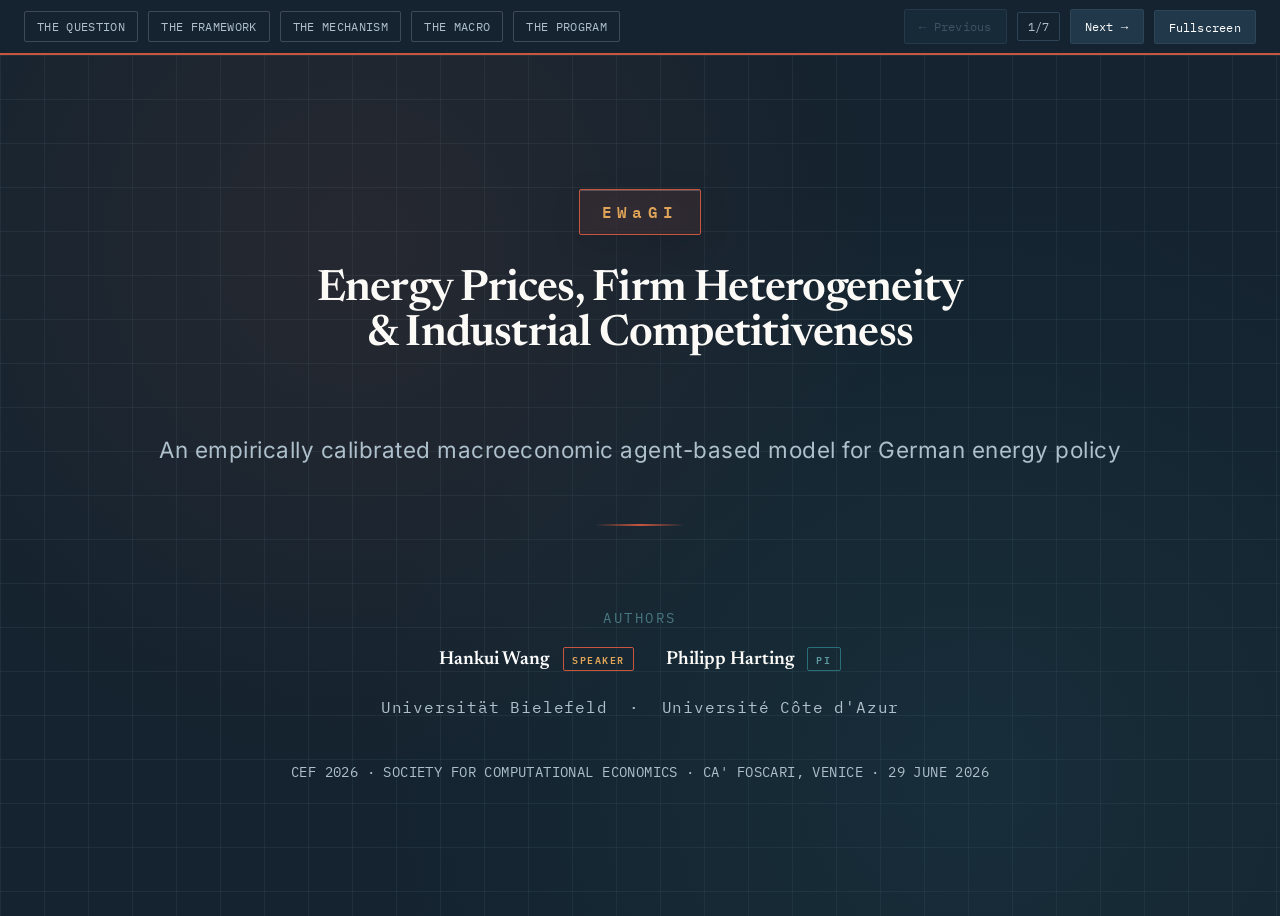
==== index.html @ d9637769 "Slide 2: sharper title + verified energy-intensity numbers Co-Authored-By: Claude Opus 4.8 (1M conte" ====
<!DOCTYPE html>
<html lang="en">
<head>
    <meta charset="UTF-8">
    <meta name="viewport" content="width=device-width, initial-scale=1.0, maximum-scale=1.0, user-scalable=no">
    <title>EWaGI @ CEF 2026 — Energy Prices, Firm Heterogeneity & the Macro Closure Challenge</title>
    <link rel="stylesheet" href="styles.css">
    <link rel="stylesheet" href="cef.css">
    <script defer src="libs/chart.umd.min.js" onerror="console.warn('Chart.js not available; closure chart disabled')"></script>
</head>
<body>
    <div class="presentation-container">
        <div class="presentation-header">
            <div class="section-links">
                <button class="section-link" onclick="scrollToSection('motivation')">The Question</button>
                <button class="section-link" onclick="scrollToSection('framework')">The Framework</button>
                <button class="section-link" onclick="scrollToSection('incidence')">The Mechanism</button>
                <button class="section-link" onclick="scrollToSection('closure')">The Macro</button>
                <button class="section-link" onclick="scrollToSection('vision')">The Program</button>
            </div>

            <div class="nav-controls">
                <button class="nav-btn" id="prevBtn">← Previous</button>
                <div class="slide-counter"><span id="currentSlide">1</span> / <span id="totalSlides">7</span></div>
                <button class="nav-btn" id="nextBtn">Next →</button>
                <button class="fullscreen-btn" id="fullscreenBtn">Fullscreen</button>
            </div>
        </div>

        <!-- ===== Slide 1 — Title / hook ===== -->
        <div class="slide active title-slide" id="title">
          <div class="slide-body">
            <div class="title-hero">
                <div class="title-badge"><span class="title-badge-text">EWaGI</span></div>
                <h1 class="title-heading">Energy Prices, Firm Heterogeneity &amp; Industrial Competitiveness</h1>
                <div class="title-subtitle">An empirically calibrated macroeconomic agent-based model for German energy policy</div>
                <div class="title-divider"></div>
                <div class="authors-section">
                    <div class="authors-title">Authors</div>
                    <div class="authors-grid">
                        <div class="author-item is-speaker">
                            <div class="author-name">Hankui Wang <span class="speaker-tag">speaker</span></div>
                        </div>
                        <div class="author-item">
                            <div class="author-name">Philipp Harting <span class="pi-tag">PI</span></div>
                        </div>
                    </div>
                    <div class="shared-affil">Universität Bielefeld &nbsp;·&nbsp; Université Côte d'Azur</div>
                </div>
                <div class="title-meta">CEF 2026 · Society for Computational Economics · Ca' Foscari, Venice · 29 June 2026</div>
            </div>
          </div>
        </div>

        <!-- ===== Slide 2 — Motivation + RQs + the rep-agent gap ===== -->
        <div class="slide content-slide" id="motivation">
          <div class="slide-body">
            <div class="eyebrow">The Question</div>
            <h1>An energy shock is distributional, not aggregate</h1>
            <div class="highlight">
                Germany imports ~70% of its primary energy, and <strong>96% of manufacturing firms bear full energy costs</strong>.
                But energy intensity is wildly <strong>uneven</strong>: Chemicals, Glass, Steel and Paper run <strong>8–9× more energy-intensive than Pharma</strong>.
                A carbon price or an energy shock is therefore <strong>not an aggregate shock — it is a distributional one</strong>.
            </div>

            <h2>Research questions</h2>
            <div class="module-grid rq-grid">
                <div class="module-box"><div class="module-icon">⚡</div><div class="module-title">RQ1 · Incidence</div>
                    <div class="module-desc">How do energy-price &amp; carbon-tax increases pass through to cost &amp; competitiveness across heterogeneous sectors?</div></div>
                <div class="module-box"><div class="module-icon">🏭</div><div class="module-title">RQ2 · Firm response</div>
                    <div class="module-desc">How do firms respond — efficiency investment, fuel switching, pricing, output — and is the response asymmetric?</div></div>
                <div class="module-box"><div class="module-icon">🧬</div><div class="module-title">RQ3 · Structure</div>
                    <div class="module-desc">How do micro responses aggregate into shifts in industrial structure &amp; the energy-intensive base?</div></div>
                <div class="module-box"><div class="module-icon">🎯</div><div class="module-title">RQ4 · Policy design</div>
                    <div class="module-desc">Which carbon-tax levels, revenue recycling &amp; targeting best balance competitiveness and decarbonization?</div></div>
            </div>

            <div class="callout-gap">
                <strong>The gap representative-agent models miss:</strong> with one average firm, the <em>distribution</em> of energy intensity vanishes —
                and with it the incidence, the asymmetric response, and the structural-change channel. <strong>Heterogeneity must be modelled, not averaged away.</strong>
            </div>
          </div>
        </div>

        <!-- ===== Slide 3 — Framework + the hybrid 44-unit resolution ===== -->
        <div class="slide content-slide" id="framework">
          <div class="slide-body">
            <div class="eyebrow">The Framework</div>
            <h1>The framework &amp; the hybrid 44-unit resolution</h1>
            <div class="highlight">
                <strong>EWaGI</strong> — an enterprise-scale, Eurace@Unibi-grounded macro ABM of the German economy:
                <strong>45,670 agents</strong> (3,598 firms + 41,039 households), seeded from the <strong>real German input–output structure</strong> —
                structurally sound and internally consistent from tick&nbsp;one, settling to a realistic German macro as it runs.
            </div>

            <div class="hier-line">Country (GER) → Region → Sector (NACE) → <strong>Division</strong> → Firms / Households</div>

            <h2>The computational wall — and the way through</h2>
            <div class="wall-grid">
                <div class="wall-box wall-bad">
                    <div class="wall-num">72</div>
                    <div class="wall-label">full sector × division</div>
                    <div class="wall-sub">maximal realism — but the goods market fragments into 132 markets and the run turns intractable</div>
                </div>
                <div class="wall-arrow">→</div>
                <div class="wall-box wall-good">
                    <div class="wall-num">44</div>
                    <div class="wall-label">HYBRID_MERGED</div>
                    <div class="wall-sub">17 sector-level + 27 division-level — division granularity <em>exactly where energy intensity varies</em> (Mining, Manufacturing, Electricity)</div>
                </div>
            </div>
            <div class="architecture-legend">
                <p><strong>The design idea:</strong> spend resolution where the economics lives — fine division detail where energy intensity varies, aggregate elsewhere.</p>
            </div>
          </div>
        </div>

        <!-- ===== Slide 4 — End-to-end + division carbon incidence ===== -->
        <div class="slide content-slide" id="incidence">
          <div class="slide-body">
            <div class="eyebrow">The Mechanism — RQ1 / RQ2</div>
            <h1>Who pays the carbon price — and how the economy reallocates</h1>
            <div class="highlight subtle">
                Integrated carbon-tax experiments — <strong>BL · CT50 · CT75 · CT100</strong> (€/tCO₂) — over a full multi-year trajectory at <strong>45,670 agents</strong>, a scale rep-agent and sandbox models cannot reach. Two robust, multi-seed findings: <strong>who bears the cost</strong>, and <strong>how the economy reallocates</strong>.
            </div>
            <div class="fig-row">
                <figure class="fig-card">
                    <img src="assets/figures/fig4_targeting_incidence.png" alt="Carbon-tax burden per unit of output, by sector">
                    <figcaption><strong>RQ1 — the energy-intensive sectors bear the cost.</strong> Carbon-tax burden per unit of output lands on glass, steel, coking, paper — <strong>15–37× pharma's</strong>. They absorb the cost — margins compress — but output does not collapse.<span class="prov">3-seed CT75 · fixed-energy matrix</span></figcaption>
                </figure>
                <figure class="fig-card">
                    <img src="assets/figures/fig1_competitiveness_panel.png" alt="Low-energy sectors gain output under CT75; aggregate flat">
                    <figcaption><strong>RQ2 — the tax reallocates, it does not shrink.</strong> Low-energy sectors — electronics, pharma, food — <strong>gain competitiveness</strong>; aggregate output holds.<span class="prov">3-seed · all positive</span></figcaption>
                </figure>
            </div>
            <div class="callout-gap">
                Together: the tax <strong>falls on the energy-intensive, reallocates toward the clean sectors, and the macro absorbs it</strong> — no aggregate output loss. The distributional story a representative agent cannot tell. And the macro that absorbs it? <strong>→</strong>
            </div>
          </div>
        </div>

        <!-- ===== Slide 5 — ★ THE MICRO-MACRO CLOSURE CHALLENGE (centerpiece) ===== -->
        <div class="slide content-slide" id="closure">
          <div class="slide-body">
            <div class="eyebrow">The Macro</div>
            <h1>A new macroeconomic foundation — at full scale</h1>
            <div class="closure-wrap">
                <div class="closure-left">
                    <div class="chart-frame">
                        <canvas id="closureChart"></canvas>
                    </div>
                    <div class="chart-hint">Three deterministic seeds (band shown) · 45,670 agents · a full decade. <strong>Across all three the spiral breaks</strong> — unemployment settles around <strong>5%</strong> and output holds near <strong>440B</strong>, instead of collapsing.</div>
                </div>
                <div class="closure-right">
                    <p class="closure-lead">A <strong>new macroeconomic foundation</strong> — 45,670 heterogeneous firms, seeded from the real German economic structure, run end-to-end for a full decade and staying coherent. <strong>The macro core holds.</strong></p>
                    <div class="rm-head rm-done"><span class="rm-tag">Closed</span> the macro holds — a decade deep, three seeds</div>
                    <div class="macro-grid">
                        <div class="macro-stat"><div class="ms-num">4–5<span class="ms-u">%</span></div><div class="ms-lab">unemployment — a realistic German rate</div></div>
                        <div class="macro-stat"><div class="ms-num">~3<span class="ms-u">%/yr</span></div><div class="ms-lab">inflation — controlled, normal range</div></div>
                        <div class="macro-stat"><div class="ms-num">~440<span class="ms-u">B</span></div><div class="ms-lab">output — stable, year after year</div></div>
                        <div class="macro-stat"><div class="ms-num">70<span class="ms-u">/100</span></div><div class="ms-lab">macro-health — a sound economy</div></div>
                    </div>
                    <div class="closure-flow">
                        <span class="cf-tag">circular flow</span>
                        <span class="cf-seg"><span class="cf-side cf-dem">demand</span> reaches every buyer — HH <strong>35%</strong> · firms <strong>44%</strong> · gov <strong>10%</strong> · exports <strong>11%</strong></span>
                        <span class="cf-seg"><span class="cf-side cf-sup">supply</span> sustains it — firms profitable <strong>+4%</strong> · <strong>~99%</strong> active · <strong>~1.3-mo</strong> stock</span>
                    </div>
                    <div class="rm-head rm-now"><span class="rm-tag">Closing</span> the coming months</div>
                    <div class="rm-body">A short list remains — the <strong>investment share</strong>, the <strong>real-wage path</strong>, and <strong>public-debt dynamics</strong>. Then this foundation becomes a policy laboratory. <strong>→</strong></div>
                </div>
            </div>
          </div>
        </div>

        <!-- ===== Slide 6 — Research vision → JEDC ===== -->
        <div class="slide conclusion-slide" id="vision">
          <div class="slide-body">
            <div class="eyebrow">The Program</div>
            <h1>From foundation to a policy laboratory</h1>
            <ul class="vision-list">
                <li><span class="vision-tag">Built</span><span class="vision-text">A hybrid, heterogeneous-firm energy macro — Eurace-grounded, seeded from the real German input–output structure, run end-to-end at <strong>45,670 agents</strong>.</span></li>
                <li><span class="vision-tag">Found</span><span class="vision-text">The heterogeneous micro economy coheres into one <strong>sound, stable macro</strong> — a decade deep, at the scale of a real economy. That coherence, at this scale, is the contribution.</span></li>
                <li><span class="vision-tag">Next</span><span class="vision-text">A sound macro turns EWaGI into a <strong>calibrated energy-policy laboratory</strong> — carbon-price incidence, revenue recycling and targeting, at full heterogeneity. <em>The remaining calibration is the road ahead.</em></span></li>
            </ul>
          </div>
        </div>

        <!-- ===== Slide 7 — Q&A ===== -->
        <div class="slide title-slide" id="qa">
          <div class="slide-body">
            <div class="title-hero">
                <div class="title-badge"><span class="title-badge-text">EWaGI</span></div>
                <h1 class="title-heading">Questions &amp; Discussion</h1>
                <div class="title-subtitle">Thank you.</div>
                <div class="title-divider"></div>
                <div class="authors-section">
                    <div class="authors-title">Contact</div>
                    <div class="authors-grid">
                        <div class="author-item"><div class="author-name">Hankui Wang</div><div class="author-role">hankui.wang@univ-cotedazur.fr</div></div>
                        <div class="author-item"><div class="author-name">Philipp Harting</div><div class="author-role">Philipp-Clemens.HARTING@univ-cotedazur.fr</div></div>
                    </div>
                </div>
                <div class="title-meta">Energy prices · firm heterogeneity · the macro closure challenge</div>
            </div>
          </div>
        </div>

        <!-- persistent speaker credit — runs on every projected slide -->
        <div class="deck-credit" id="deckCredit">
            <span class="credit-name">Hankui Wang</span>
            <span class="credit-sep"></span>
            <span class="credit-meta">Bielefeld / Côte d'Azur · EWaGI · CEF 2026</span>
        </div>

    </div>

    <script src="script.js"></script>
    <script src="cef-charts.js"></script>
    <script src="cef-present.js"></script>
</body>
</html>
---- styles.css ----
*{margin:0;padding:0;box-sizing:border-box}
body{font-family:'Segoe UI',sans-serif;background:linear-gradient(135deg,#667eea,#764ba2);color:#333;line-height:1.6;-webkit-tap-highlight-color:transparent;overscroll-behavior:contain}
.presentation-container{max-width:1200px;margin:0 auto;background:#fff;box-shadow:0 10px 30px rgba(0,0,0,.3);min-height:100vh;min-height:100svh;min-height:100dvh}
.presentation-header{background:linear-gradient(135deg,#2c3e50,#3498db);color:#fff;padding:40px 20px;text-align:center;min-height:180px;display:flex;flex-direction:column;justify-content:center}
.presentation-header h1{font-size:2.5em;margin-bottom:15px}
.section-links{display:flex;gap:10px;flex-wrap:wrap;justify-content:center;margin-top:12px;margin-bottom:20px}
.section-link{border:1px solid rgba(52,152,219,.35);background:rgba(52,152,219,.08);color:#2c3e50;padding:8px 14px;border-radius:999px;cursor:pointer;font-size:.95em;transition:all .25s ease}
.section-link:hover{background:#3498db;color:#fff;border-color:#3498db}
.slide-badge{position:fixed;top:10px;left:10px;background:rgba(0,0,0,.6);color:#fff;padding:6px 10px;border-radius:6px;font-size:12px;z-index:1100}
.nav-controls{display:flex;gap:10px;justify-content:center;align-items:center;margin-top:0px}
.nav-btn,.fullscreen-btn{background:#3498db;color:#fff;border:none;padding:8px 14px;border-radius:999px;cursor:pointer;font-size:.95em;transition:all .25s ease;box-shadow:0 2px 8px rgba(52,152,219,.25)}
.nav-btn:hover,.fullscreen-btn:hover{background:#2980b9;transform:translateY(-1px)}
.nav-btn:disabled{background:#c8d6e5;cursor:not-allowed}
.slide-counter{background:rgba(52,152,219,.1);color:#2c3e50;padding:4px 10px;border-radius:999px;font-size:.9em;border:1px solid rgba(52,152,219,.25);display:inline-flex;align-items:center}
.slide{display:none;padding:60px;min-height:600px}
.slide.active{display:block}
.slide h1{color:#2c3e50;font-size:2.5em;margin-bottom:30px;border-bottom:3px solid #3498db;padding-bottom:15px}
.presentation-container.fullscreen-mode .slide h1{font-size:3.5em;margin-bottom:40px;padding-bottom:20px}
.slide h2{color:#34495e;font-size:2em;margin:40px 0 25px}
.slide h3{color:#2980b9;font-size:1.5em;margin:30px 0 20px}
.highlight h3{margin:10px 0 15px}
.slide p,.slide li{font-size:1.2em;line-height:1.6;margin-bottom:15px}
.slide ul{margin-left:20px}
.highlight{background:linear-gradient(120deg,#a8edea,#fed6e3);padding:20px;border-radius:10px;margin:20px 0;border-left:5px solid #3498db}
.modular-architecture{margin:20px 0;padding:16px;background:rgba(255,255,255,.05);border-radius:16px;backdrop-filter:blur(10px)}
.presentation-container.fullscreen-mode .modular-architecture{margin:10px 0 20px 0;padding:24px;border-radius:20px}
.module-level{margin-bottom:28px}
.presentation-container.fullscreen-mode .module-level{margin-bottom:32px}
.module-level:first-child{margin-top:-40px}
.module-level h3{color:#2c3e50;font-size:1.2rem;margin-bottom:16px;text-align:center;font-weight:600;text-transform:none;letter-spacing:.3px;background:linear-gradient(135deg,#3498db,#2980b9);-webkit-background-clip:text;-webkit-text-fill-color:transparent;background-clip:text;position:relative;padding-bottom:2px;transition:all .3s ease;cursor:pointer}
.presentation-container.fullscreen-mode .module-level h3{font-size:1.8rem;margin-bottom:24px;letter-spacing:.5px}
.module-level h3:hover{transform:scale(1.05);background:linear-gradient(135deg,#e74c3c,#c0392b);-webkit-background-clip:text;-webkit-text-fill-color:transparent;background-clip:text}
.module-level h3::after{content:'';position:absolute;bottom:-2px;left:50%;transform:translateX(-50%);width:0;height:0;border-left:8px solid transparent;border-right:8px solid transparent;border-top:6px solid #3498db;filter:drop-shadow(0 2px 4px rgba(52,152,219,.3));transition:all .3s ease;animation:pulse 2s infinite}
.module-level h3:hover::after{border-top-color:#e74c3c;animation:bounce 0.6s ease-in-out}
.module-level h3::before{content:'';position:absolute;bottom:-4px;left:50%;transform:translateX(-50%);width:40px;height:2px;background:linear-gradient(90deg,#3498db,#2980b9);border-radius:1px;transition:all .3s ease;animation:expand 3s infinite}
.module-level h3:hover::before{width:60px;background:linear-gradient(90deg,#e74c3c,#c0392b)}

@keyframes pulse{0%,100%{transform:translateX(-50%) scale(1);opacity:1}50%{transform:translateX(-50%) scale(1.1);opacity:0.8}}
@keyframes bounce{0%,20%,50%,80%,100%{transform:translateX(-50%) translateY(0)}40%{transform:translateX(-50%) translateY(-3px)}60%{transform:translateX(-50%) translateY(-1px)}}
@keyframes expand{0%,100%{width:40px}50%{width:50px}}
.module-grid{display:grid;grid-template-columns:repeat(auto-fit,minmax(160px,1fr));gap:14px;margin-bottom:16px}
.presentation-container.fullscreen-mode .module-grid{gap:20px;margin-bottom:20px}
.tech-grid-3x3{display:grid;grid-template-columns:repeat(3,1fr);gap:14px;margin-bottom:16px}
.presentation-container.fullscreen-mode .tech-grid-3x3{gap:20px;margin-bottom:20px}
@media (max-width: 768px) {
    .tech-grid-3x3{grid-template-columns:repeat(2,1fr)}
}
@media (max-width: 480px) {
    .tech-grid-3x3{grid-template-columns:1fr}
}
/* Ensure fullscreen mode overrides responsive styles */
.presentation-container.fullscreen-mode .tech-grid-3x3{grid-template-columns:repeat(3,1fr)!important}
.module-box{background:linear-gradient(135deg,rgba(102,126,234,.1),rgba(118,75,162,.1));border:2px solid rgba(102,126,234,.3);border-radius:12px;padding:14px;text-align:center;transition:all .3s ease;cursor:pointer;position:relative;overflow:hidden}
.presentation-container.fullscreen-mode .module-box{padding:18px;border-radius:16px}
.module-box::before{content:'';position:absolute;top:0;left:-100%;width:100%;height:100%;background:linear-gradient(90deg,transparent,rgba(255,255,255,.1),transparent);transition:left .5s ease}
.module-box:hover::before{left:100%}
.module-box:hover{transform:translateY(-8px);border-color:rgba(102,126,234,.6);box-shadow:0 20px 40px rgba(102,126,234,.2);background:linear-gradient(135deg,rgba(102,126,234,.2),rgba(118,75,162,.2))}
.module-icon{font-size:2rem;margin-bottom:8px;display:block}
.presentation-container.fullscreen-mode .module-icon{font-size:2.5rem;margin-bottom:10px}
.module-title{font-size:1rem;font-weight:700;color:#374151;margin-bottom:6px}
.presentation-container.fullscreen-mode .module-title{font-size:1.4rem;margin-bottom:10px}
.module-desc{font-size:.85rem;color:#94a3b8;line-height:1.35}
.presentation-container.fullscreen-mode .module-desc{font-size:1.1rem;line-height:1.4}
.architecture-legend{text-align:center;margin-top:30px;padding:15px;background:rgba(102,126,234,.1);border-radius:8px;border:1px solid rgba(102,126,234,.3)}
.presentation-container.fullscreen-mode .architecture-legend{margin-top:15px;padding:12px}
.architecture-legend p{margin:0;color:#374151;font-size:.95rem}
.presentation-container.fullscreen-mode .architecture-legend p{font-size:1.3rem}
.detail-page{display:none;position:fixed!important;top:0!important;left:0!important;width:100vw!important;height:100vh!important;height:100svh!important;height:100dvh!important;background:rgba(0,0,0,.9);z-index:2147483647!important;overflow-y:auto;padding:20px}
.fullscreen .detail-page{z-index:2147483648!important;position:fixed!important;top:0!important;left:0!important;width:100vw!important;height:100vh!important;height:100svh!important;height:100dvh!important}
.fullscreen .detail-content{z-index:10001!important;position:relative!important}
.detail-content{max-width:1000px;margin:0 auto;background:linear-gradient(135deg,#1e293b,#334155);border-radius:16px;padding:40px;box-shadow:0 25px 50px rgba(0,0,0,.5);min-height:calc(100vh - 40px);min-height:calc(100svh - 40px);min-height:calc(100dvh - 40px);overflow-y:auto}
.detail-header{display:flex;justify-content:space-between;align-items:center;margin-bottom:30px;padding-bottom:20px;border-bottom:2px solid rgba(102,126,234,.3)}
.detail-title{color:#e2e8f0;font-size:2rem;font-weight:700;margin:0}
.detail-close{background:rgba(239,68,68,.2);border:2px solid rgba(239,68,68,.5);color:#fca5a5;padding:10px 20px;border-radius:8px;cursor:pointer;font-weight:600;transition:all .3s ease}
.detail-close:hover{background:rgba(239,68,68,.3);border-color:rgba(239,68,68,.7);color:#f87171}

/* Mobile detail close button */
@media(max-width:768px){
    .detail-close{padding:8px 16px!important;font-size:0.9rem!important;min-height:44px!important;min-width:44px!important;display:flex!important;align-items:center!important;justify-content:center!important}
}

@media(max-width:480px){
    .detail-close{padding:6px 12px!important;font-size:0.8rem!important;min-height:40px!important;min-width:40px!important}
}
.detail-section{margin-bottom:30px}
.detail-section h3{color:#60a5fa;font-size:1.4rem;margin-bottom:15px;font-weight:600}
.detail-section p{color:#e2e8f0;line-height:1.6;margin-bottom:15px;font-size:1rem}
.detail-list{list-style:none;padding:0}
.detail-list li{color:#e2e8f0;margin-bottom:8px;padding-left:20px;position:relative;font-size:0.95rem;line-height:1.5}
.detail-list li::before{content:'▶';color:#60a5fa;position:absolute;left:0}
.detail-content *{color:#e2e8f0}
.detail-content h1,.detail-content h2,.detail-content h3{color:#60a5fa}
.detail-content strong{color:#ffffff}
/* Ensure charts fill their containers */
canvas.macro-chart,canvas.firm-chart{width:100%!important;height:100%!important;display:block}

/* Chart hint styling */
.chart-hint{margin-top:8px;color:#64748b;font-size:.9rem}
@media(max-width:768px){.chart-hint{font-size:.85rem}}
@media(max-width:480px){.chart-hint{font-size:.8rem}}
.title-slide{text-align:center;background:linear-gradient(135deg,#0f0f23,#1a1a2e 50%,#16213e);color:#fff;position:relative;overflow:hidden}
.title-slide::before{content:'';position:absolute;top:0;left:0;right:0;bottom:0;background:radial-gradient(circle at 30% 20%,rgba(59,130,246,.1),transparent 50%),radial-gradient(circle at 70% 80%,rgba(168,85,247,.1),transparent 50%);pointer-events:none}
.title-hero{max-width:1200px;margin:0 auto;display:flex;flex-direction:column;align-items:center;justify-content:center;gap:32px;padding:80px 20px;position:relative;z-index:1}
.title-badge{display:inline-block;background:linear-gradient(135deg,rgba(59,130,246,.15),rgba(168,85,247,.15),rgba(236,72,153,.15));border:1px solid rgba(255,255,255,.25);padding:12px 28px;border-radius:60px;font-weight:700;letter-spacing:2px;font-size:1rem;backdrop-filter:blur(15px);position:relative;overflow:hidden;transition:all .4s cubic-bezier(.4,0,.2,1);box-shadow:0 8px 32px rgba(0,0,0,.1),inset 0 1px 0 rgba(255,255,255,.2)}
.title-badge::before{content:'';position:absolute;top:0;left:-100%;width:100%;height:100%;background:linear-gradient(90deg,transparent,rgba(255,255,255,.2),transparent);transition:left .6s ease}
.title-badge:hover::before{left:100%}
.title-badge:hover{transform:translateY(-2px) scale(1.02);box-shadow:0 12px 40px rgba(0,0,0,.15),inset 0 1px 0 rgba(255,255,255,.3);border-color:rgba(255,255,255,.4)}
.title-badge-text{position:relative;z-index:1;background:linear-gradient(135deg,#ffffff,#e2e8f0 50%,#cbd5e1);-webkit-background-clip:text;-webkit-text-fill-color:transparent;background-clip:text;text-shadow:0 0 30px rgba(255,255,255,.3)}
.title-heading{font-size:3.5rem;line-height:1.1;margin:0;color:#fff;text-wrap:balance;font-weight:700;background:linear-gradient(135deg,#ffffff,#e2e8f0);-webkit-background-clip:text;-webkit-text-fill-color:transparent;background-clip:text}
.title-subtitle{font-size:1.3rem;opacity:.8;margin-top:16px;font-weight:300;letter-spacing:.5px}
.title-divider{width:80px;height:2px;background:linear-gradient(90deg,transparent,rgba(59,130,246,.8),rgba(168,85,247,.8),transparent);border-radius:2px;margin:24px 0}
.title-meta{display:flex;gap:16px;flex-wrap:wrap;justify-content:center;margin-top:8px}
.authors-section{margin-top:24px}
.authors-title{font-size:.9rem;opacity:.7;margin-bottom:16px;text-transform:uppercase;letter-spacing:1px;font-weight:300}
.authors-grid{display:flex;gap:32px;justify-content:center;flex-wrap:wrap}
.author-item{text-align:center}
.author-name{font-weight:600;font-size:1.1rem;margin-bottom:4px}
.author-role{font-size:.9rem;opacity:.7}
.conclusion-slide{text-align:left;background:linear-gradient(135deg,#2c3e50,#3498db);color:#fff;padding:80px}
.conclusion-slide h1,.conclusion-slide h2{color:#fff;border:none;text-align:center;font-size:3em;margin-bottom:40px}
.conclusion-slide ul{font-size:1.8em;line-height:1.8;margin-left:40px}
.conclusion-slide li{margin-bottom:25px}
.conclusion-slide .highlight{background:rgba(255,255,255,.1);border:1px solid rgba(255,255,255,.3)}
/* Touch-friendly improvements for mobile */
@media(max-width:768px){
    /* Larger touch targets */
    .module-box{min-height:80px;display:flex;flex-direction:column;justify-content:center}
    .nav-btn,.fullscreen-btn,.section-link{min-height:44px;min-width:44px;display:flex;align-items:center;justify-content:center}
    
    /* Better touch feedback */
    .module-box:active{transform:scale(0.98);transition:transform 0.1s ease}
    .nav-btn:active,.fullscreen-btn:active,.section-link:active{transform:scale(0.95);transition:transform 0.1s ease}
    
    /* Prevent zoom on double tap */
    .module-box,.nav-btn,.fullscreen-btn,.section-link{touch-action:manipulation}
}

/* Mobile Optimizations */
@media(max-width:768px){
    .presentation-container{margin:0;box-shadow:none}
    .slide{padding:20px 15px}
    .slide h1{font-size:2em;margin-bottom:20px}
    .slide h2{font-size:1.5em}
    .nav-controls{justify-content:center;flex-wrap:wrap;gap:8px}
    .stats-grid{grid-template-columns:1fr}
    .feature-list{grid-template-columns:1fr}
    
    /* Mobile-specific modular architecture */
    .modular-architecture{margin:15px 0;padding:12px}
    .module-level{margin-bottom:20px}
    .module-level h3{font-size:1.1rem;margin-bottom:12px}
    .module-grid{grid-template-columns:repeat(2,1fr);gap:12px;margin-bottom:12px}
    .tech-grid-3x3{grid-template-columns:repeat(2,1fr);gap:12px;margin-bottom:12px}
    .module-box{padding:12px;border-radius:10px}
    .module-icon{font-size:1.8rem;margin-bottom:6px}
    .module-title{font-size:0.9rem;margin-bottom:4px}
    .module-desc{font-size:0.8rem;line-height:1.3}
    .architecture-legend{margin-top:20px;padding:10px}
    .architecture-legend p{font-size:0.85rem}
    
    /* Mobile presentation header */
    .presentation-header{padding:20px 15px;min-height:120px}
    .presentation-header h1{font-size:1.8em;margin-bottom:10px}
    .section-links{gap:6px;margin-top:8px;margin-bottom:15px}
    .section-link{padding:6px 10px;font-size:0.85em}

    /* Project Overview (Slide: #project-info) mobile font tuning */
    #project-info .highlight{padding:12px}
    #project-info .highlight h3{font-size:1.15rem}
    #project-info .highlight ul li{font-size:0.95rem}
    #project-info .highlight [style*="font-size:1.3em"]{font-size:1.05em!important}
    #project-info .highlight [style*="font-size:0.9em"]{font-size:0.85em!important}

    /* Conclusion slide (Anticipated Contributions) in normal mobile view */
    .conclusion-slide{padding:30px 20px}
    .conclusion-slide h1,.conclusion-slide h2{font-size:2.2em;margin-bottom:20px}
    .conclusion-slide ul{font-size:1.2em;line-height:1.6;margin-left:20px}
    .conclusion-slide li{margin-bottom:14px}
}

@media(max-width:480px){
    .slide{padding:15px 10px}
    .slide h1{font-size:1.8em;margin-bottom:15px}
    .presentation-header{padding:15px 10px;min-height:100px}
    .presentation-header h1{font-size:1.5em}
    
    /* Single column layout for very small screens */
    .module-grid{grid-template-columns:1fr;gap:10px}
    .tech-grid-3x3{grid-template-columns:1fr;gap:10px}
    .module-box{padding:10px}
    .module-icon{font-size:1.5rem}
    .module-title{font-size:0.85rem}
    .module-desc{font-size:0.75rem}
    .module-level h3{font-size:1rem}
    
    /* Compact navigation */
    .nav-controls{gap:6px}
    .nav-btn,.fullscreen-btn{padding:6px 10px;font-size:0.85em}
    .section-link{padding:5px 8px;font-size:0.8em}

    /* Project Overview (Slide: #project-info) extra-small tuning */
    #project-info .highlight h3{font-size:1.05rem}
    #project-info .highlight ul li{font-size:0.9rem}
    #project-info .highlight [style*="font-size:1.3em"]{font-size:1em!important}
    #project-info .highlight [style*="font-size:0.9em"]{font-size:0.82em!important}

    /* Conclusion slide (Anticipated Contributions) in small mobile view */
    .conclusion-slide{padding:24px 14px}
    .conclusion-slide h1,.conclusion-slide h2{font-size:1.8em;margin-bottom:16px}
    .conclusion-slide ul{font-size:1rem;line-height:1.5;margin-left:16px}
    .conclusion-slide li{margin-bottom:12px}
}
body.fullscreen-active{overflow:hidden!important;margin:0!important;padding:0!important;background:#fff!important}
body.fullscreen-active *:not(.presentation-container):not(.presentation-container *):not(.fullscreen-exit-btn):not(.fullscreen-nav-controls):not(.fullscreen-nav-controls *):not(.detail-page):not(.detail-page *){display:none!important;visibility:hidden!important;opacity:0!important;height:0!important;width:0!important;overflow:hidden!important;position:absolute!important;left:-9999px!important}
.presentation-container.fullscreen-mode{position:fixed!important;top:0!important;left:0!important;width:100vw!important;height:100vh!important;height:100svh!important;height:100dvh!important;z-index:2147483647!important;background:#fff!important;margin:0!important;padding:0!important;max-width:none!important;box-shadow:none!important}
.presentation-container.fullscreen-mode .presentation-header,.presentation-container.fullscreen-mode .presentation-footer{display:none!important}
.presentation-container.fullscreen-mode .slide{width:100vw!important;height:100vh!important;height:100svh!important;height:100dvh!important;padding:60px 80px!important;display:none!important;position:fixed!important;top:0!important;left:0!important;background:#fff!important;box-sizing:border-box!important;overflow-y:auto!important;z-index:2147483647!important;padding-top:calc(60px + env(safe-area-inset-top, 0px))!important;padding-bottom:calc(60px + env(safe-area-inset-bottom, 0px))!important}
.presentation-container.fullscreen-mode .slide.active{display:flex!important;flex-direction:column!important;justify-content:center!important;visibility:visible!important;opacity:1!important}
.presentation-container.fullscreen-mode .slide.title-slide{color:#fff!important;text-align:center!important}
.presentation-container.fullscreen-mode .slide.conclusion-slide{color:#fff!important;text-align:left!important}
.presentation-container.fullscreen-mode .slide.title-slide{background:linear-gradient(135deg,#0f0f23,#1a1a2e 50%,#16213e)!important}
/* Ensure controls are visible when not in fullscreen */
body:not(.fullscreen-active) .nav-controls{display:flex!important;visibility:visible!important;opacity:1!important}
.presentation-container.fullscreen-mode .slide.conclusion-slide{background:linear-gradient(135deg,#2c3e50,#3498db)!important}
.presentation-container.fullscreen-mode .slide.title-slide.active{display:flex!important;flex-direction:column!important;justify-content:center!important;visibility:visible!important;opacity:1!important}
.presentation-container.fullscreen-mode .slide.conclusion-slide.active{display:flex!important;flex-direction:column!important;justify-content:flex-start!important;visibility:visible!important;opacity:1!important}
.fullscreen-exit-btn{position:fixed!important;top:calc(env(safe-area-inset-top, 0px) + 20px)!important;right:calc(env(safe-area-inset-right, 0px) + 20px)!important;background:rgba(0,0,0,.7)!important;color:#fff!important;border:none!important;padding:10px 15px!important;border-radius:5px!important;cursor:pointer!important;font-size:14px!important;z-index:1000001!important;opacity:0!important;transition:opacity .3s ease!important}
.fullscreen-exit-btn:hover{background:rgba(0,0,0,.9)!important}

/* Mobile fullscreen exit button */
@media(max-width:768px){
    .fullscreen-exit-btn{top:10px!important;right:10px!important;padding:8px 12px!important;font-size:12px!important;min-height:44px!important;min-width:44px!important;display:flex!important;align-items:center!important;justify-content:center!important}
}

@media(max-width:480px){
    .fullscreen-exit-btn{top:5px!important;right:5px!important;padding:6px 10px!important;font-size:11px!important;min-height:40px!important;min-width:40px!important}
}
.fullscreen-exit-btn.show{opacity:1!important}
.presentation-container.fullscreen-mode .slide.content-slide{justify-content:flex-start!important;align-items:stretch!important;padding:40px 60px!important;overflow-y:auto!important}
.presentation-container.fullscreen-mode .slide.content-slide h1{margin-bottom:20px!important}

/* Mobile fullscreen optimizations */
@media(max-width:768px){
    .presentation-container.fullscreen-mode .slide{padding:20px 15px!important}
    .presentation-container.fullscreen-mode .slide h1{font-size:2.5em!important;margin-bottom:15px!important}
    .presentation-container.fullscreen-mode .modular-architecture{margin:5px 0 10px 0!important;padding:15px!important}
    .presentation-container.fullscreen-mode .module-level{margin-bottom:20px!important}
    .presentation-container.fullscreen-mode .module-level h3{font-size:1.4rem!important;margin-bottom:15px!important}
    .presentation-container.fullscreen-mode .module-grid{gap:15px!important;margin-bottom:15px!important}
    .presentation-container.fullscreen-mode .tech-grid-3x3{gap:15px!important;margin-bottom:15px!important;grid-template-columns:repeat(2,1fr)!important}
    .presentation-container.fullscreen-mode .module-box{padding:15px!important}
    .presentation-container.fullscreen-mode .module-icon{font-size:2rem!important;margin-bottom:8px!important}
    .presentation-container.fullscreen-mode .module-title{font-size:1.1rem!important;margin-bottom:6px!important}
    .presentation-container.fullscreen-mode .module-desc{font-size:0.9rem!important;line-height:1.3!important}
    .presentation-container.fullscreen-mode .architecture-legend{margin-top:10px!important;padding:8px!important}
    .presentation-container.fullscreen-mode .architecture-legend p{font-size:1rem!important}

    /* Conclusion slide (Anticipated Contributions) in mobile fullscreen */
    .presentation-container.fullscreen-mode .slide.conclusion-slide{padding:30px 20px!important}
    .presentation-container.fullscreen-mode .slide.conclusion-slide h1,
    .presentation-container.fullscreen-mode .slide.conclusion-slide h2{font-size:2.2em!important;margin-bottom:20px!important}
    .presentation-container.fullscreen-mode .slide.conclusion-slide ul{font-size:1.2em!important;line-height:1.6!important;margin-left:20px!important}
    .presentation-container.fullscreen-mode .slide.conclusion-slide li{margin-bottom:14px!important}
    
    /* Mobile detail modal optimizations */
    .detail-page{padding:10px!important}
    .detail-content{max-width:none!important;margin:0!important;padding:20px!important;border-radius:0!important;min-height:calc(100vh - 20px)!important;box-shadow:none!important}
    .detail-header{margin-bottom:20px!important;padding-bottom:15px!important}
    .detail-title{font-size:1.5rem!important}
    .detail-close{padding:8px 16px!important;font-size:0.9rem!important}
    .detail-section{margin-bottom:20px!important}
    .detail-section h3{font-size:1.2rem!important;margin-bottom:10px!important}
    .detail-section p{font-size:0.9rem!important;line-height:1.5!important}
    .detail-list li{font-size:0.85rem!important;margin-bottom:6px!important;padding-left:15px!important}
}

@media(max-width:480px){
    .presentation-container.fullscreen-mode .slide{padding:15px 10px!important}
    .presentation-container.fullscreen-mode .slide h1{font-size:2em!important;margin-bottom:10px!important}
    .presentation-container.fullscreen-mode .modular-architecture{padding:10px!important}
    .presentation-container.fullscreen-mode .module-level{margin-bottom:15px!important}
    .presentation-container.fullscreen-mode .module-level h3{font-size:1.2rem!important;margin-bottom:10px!important}
    .presentation-container.fullscreen-mode .module-grid{gap:10px!important;margin-bottom:10px!important}
    .presentation-container.fullscreen-mode .tech-grid-3x3{gap:10px!important;margin-bottom:10px!important;grid-template-columns:1fr!important}
    .presentation-container.fullscreen-mode .module-box{padding:12px!important}
    .presentation-container.fullscreen-mode .module-icon{font-size:1.8rem!important;margin-bottom:6px!important}
    .presentation-container.fullscreen-mode .module-title{font-size:1rem!important;margin-bottom:4px!important}
    .presentation-container.fullscreen-mode .module-desc{font-size:0.85rem!important;line-height:1.25!important}
    .presentation-container.fullscreen-mode .architecture-legend{margin-top:8px!important;padding:6px!important}
    .presentation-container.fullscreen-mode .architecture-legend p{font-size:0.9rem!important}
    
    /* Mobile detail modal optimizations for small screens */
    .detail-page{padding:5px!important}
    .detail-content{padding:15px!important;min-height:calc(100vh - 10px)!important}
    .detail-header{margin-bottom:15px!important;padding-bottom:10px!important}
    .detail-title{font-size:1.3rem!important}
    .detail-close{padding:6px 12px!important;font-size:0.8rem!important}
    .detail-section{margin-bottom:15px!important}
    .detail-section h3{font-size:1.1rem!important;margin-bottom:8px!important}
    .detail-section p{font-size:0.85rem!important;line-height:1.4!important}
    .detail-list li{font-size:0.8rem!important;margin-bottom:4px!important;padding-left:12px!important}

    /* Conclusion slide (Anticipated Contributions) in small mobile fullscreen */
    .presentation-container.fullscreen-mode .slide.conclusion-slide{padding:24px 14px!important}
    .presentation-container.fullscreen-mode .slide.conclusion-slide h1,
    .presentation-container.fullscreen-mode .slide.conclusion-slide h2{font-size:1.8em!important;margin-bottom:16px!important}
    .presentation-container.fullscreen-mode .slide.conclusion-slide ul{font-size:1rem!important;line-height:1.5!important;margin-left:16px!important}
    .presentation-container.fullscreen-mode .slide.conclusion-slide li{margin-bottom:12px!important}
}

/* Hide embedded fallback data blocks (macro/firm JSON) */
.macro-data,#macro-data,.firm-data{display:none!important;visibility:hidden!important;pointer-events:none!important;height:0!important;width:0!important;overflow:hidden!important;opacity:0!important}
---- cef.css ----
/* ============================================================
   CEF 2026 — "Instrument & Ledger" skin
   Layers OVER styles.css (GENED engine). Loaded after it.
   Palette: teal-ink / technical-paper / burnt-ember / petrol.
   Type: Newsreader (thesis) · IBM Plex Mono (evidence) · Inter (body).
   Signature: faint input-output matrix grid + the closure "scissors".
   ============================================================ */
@import url('fonts.css');

:root{
  --ink:#14232F; --ink-soft:#20384A; --ink-line:#2C4658;
  --paper:#FBFAF7; --paper-2:#F1EDE4; --paper-3:#E8E3D7;
  --ember:#C8553D; --ember-soft:#E0A458; --ember-ink:#9A3C28;
  --petrol:#2A6F77; --petrol-soft:#5C9AA0;
  --muted:#6B7785; --muted-ink:#9DB0BC;
  --line:rgba(20,35,47,.085); --line-strong:rgba(20,35,47,.16);
  --line-ink:rgba(140,190,200,.08);
  --serif:'Newsreader',Georgia,'Times New Roman',serif;
  --sans:'Inter',system-ui,-apple-system,Segoe UI,sans-serif;
  --mono:'IBM Plex Mono',ui-monospace,'SF Mono',Menlo,monospace;
}

/* ---------- base / engine canvas ---------- */
body{font-family:var(--sans);background:var(--ink)!important;color:var(--ink);letter-spacing:-.002em}
.presentation-container{max-width:1320px!important;background:var(--paper)!important;box-shadow:0 24px 80px rgba(0,0,0,.45)!important;position:relative!important}

/* ---------- header / nav (slim nav-only chrome — no deck title, no brand) ---------- */
.presentation-header{background:var(--ink)!important;color:var(--paper)!important;border-bottom:2px solid var(--ember);min-height:0!important;padding:9px 24px!important;flex-direction:row!important;flex-wrap:wrap;align-items:center!important;justify-content:space-between!important;gap:8px 18px!important}
.section-links{margin:0!important}
.nav-controls{margin:0!important}
.section-link{font-family:var(--mono)!important;font-size:.72em!important;letter-spacing:.03em;text-transform:uppercase;border:1px solid rgba(255,255,255,.18)!important;background:transparent!important;color:var(--muted-ink)!important;border-radius:2px!important;padding:7px 12px!important}
.section-link:hover{background:var(--ember)!important;color:#fff!important;border-color:var(--ember)!important}
.nav-btn,.fullscreen-btn{background:var(--ink-soft)!important;border:1px solid var(--ink-line)!important;border-radius:2px!important;font-family:var(--mono)!important;font-size:.78em!important;letter-spacing:.02em;box-shadow:none!important}
.nav-btn:hover,.fullscreen-btn:hover{background:var(--ember)!important;border-color:var(--ember)!important;transform:none!important}
.nav-btn:disabled{background:#172a38!important;color:#3d5363!important;border-color:#243a4a!important}
.slide-counter{background:transparent!important;border:1px solid var(--ink-line)!important;border-radius:2px!important;color:var(--muted-ink)!important;font-family:var(--mono)!important;font-size:.78em!important}
.slide-badge{background:var(--ink)!important;border:1px solid var(--ember);border-radius:2px!important;font-family:var(--mono);font-size:10px!important;letter-spacing:.03em;color:var(--ember-soft)!important}

/* ---------- slide frame + IO-matrix grid signature ---------- */
.slide{padding:54px 64px!important;min-height:620px!important}
.content-slide{
  background-color:var(--paper);
  background-image:linear-gradient(var(--line) 1px,transparent 1px),linear-gradient(90deg,var(--line) 1px,transparent 1px);
  background-size:44px 44px;            /* a quiet nod to the 44 units */
  background-position:-1px -1px;
}

/* eyebrow: the rhetorical ROLE of each slide, in the data voice */
.eyebrow{font-family:var(--mono);font-size:.82rem;font-weight:600;letter-spacing:.22em;text-transform:uppercase;color:var(--ember);display:flex;align-items:center;gap:12px;margin-bottom:14px}
.eyebrow::after{content:"";height:1px;flex:1;background:var(--line-strong)}
.presentation-container.fullscreen-mode .eyebrow{font-size:1.05rem}

/* ---------- typography ---------- */
.slide h1{font-family:var(--serif)!important;font-weight:600!important;font-size:2.7em!important;line-height:1.06!important;letter-spacing:-.018em!important;color:var(--ink)!important;border-bottom:none!important;padding-bottom:0!important;margin-bottom:26px!important;text-wrap:balance}
.presentation-container.fullscreen-mode .slide h1{font-size:3.3em!important;margin-bottom:30px!important}
.slide h2{font-family:var(--mono)!important;font-size:.92em!important;font-weight:600!important;letter-spacing:.12em;text-transform:uppercase;color:var(--petrol)!important;margin:30px 0 16px!important}
.slide h3{font-family:var(--serif)!important;color:var(--ink)!important;font-weight:600!important}
.slide p,.slide li{font-family:var(--sans)!important;font-size:1.12em!important;line-height:1.55!important;color:#27323b}
.slide strong{color:var(--ink);font-weight:700}
.slide em{font-style:italic}

/* ---------- highlight = "key point" ledger callout ---------- */
.highlight{background:#fff!important;border:1px solid var(--line-strong)!important;border-left:4px solid var(--ember)!important;border-radius:0 4px 4px 0!important;padding:20px 24px!important;margin:18px 0!important;box-shadow:0 2px 16px rgba(20,35,47,.04)}
.highlight.subtle{border-left-color:var(--petrol)!important}
.callout-gap{font-family:var(--sans);font-size:1.12em;line-height:1.5;color:var(--ink);background:var(--paper-2);border:1px dashed var(--line-strong);border-radius:4px;padding:16px 22px;margin-top:22px}

/* ---------- card grids (RQ / framework / wall) ---------- */
.module-box{background:#fff!important;border:1px solid var(--line-strong)!important;border-radius:4px!important;padding:18px 18px 16px!important;text-align:left!important;transition:transform .2s ease,box-shadow .2s ease,border-color .2s ease!important;position:relative;overflow:hidden}
.module-box::before{content:none!important}
.module-box::after{content:"";position:absolute;top:0;left:0;width:3px;height:100%;background:var(--petrol);opacity:.0;transition:opacity .2s ease}
.module-box:hover{transform:translateY(-4px)!important;box-shadow:0 14px 34px rgba(20,35,47,.10)!important;border-color:var(--petrol)!important;background:#fff!important}
.module-box:hover::after{opacity:1}
.module-icon{font-size:1.5rem!important;margin-bottom:8px!important}
.module-title{font-family:var(--mono)!important;font-size:.86rem!important;font-weight:600!important;letter-spacing:.04em;text-transform:uppercase;color:var(--ink)!important;margin-bottom:7px!important}
.module-desc{font-family:var(--sans)!important;font-size:.95rem!important;color:#4a5a66!important;line-height:1.45!important}
.rq-grid{grid-template-columns:repeat(4,1fr)!important}
.rq-grid .module-box:nth-child(4)::after{background:var(--ember)}
.architecture-legend{background:var(--paper-2)!important;border:1px solid var(--line-strong)!important;border-radius:4px!important;margin-top:24px!important}
.architecture-legend p{font-family:var(--sans)!important;color:#3a4750!important;font-size:1.02rem!important}

/* ---------- hook / hierarchy lines ---------- */
.hook-line{font-family:var(--serif);font-size:1.5rem;font-style:italic;color:var(--ember-soft);line-height:1.4;max-width:760px;text-wrap:balance}
.hier-line{font-family:var(--mono);font-size:1.04rem;letter-spacing:.01em;color:var(--ink);background:var(--paper-2);border:1px solid var(--line-strong);border-radius:4px;padding:14px 20px;margin:18px 0 6px;text-align:center}

/* ---------- the 72 -> 44 wall ---------- */
.wall-grid{display:grid;grid-template-columns:1fr auto 1fr;align-items:center;gap:22px;margin:18px 0}
.wall-box{border-radius:6px;padding:22px 24px;border:1px solid var(--line-strong)}
.wall-bad{background:#fff;opacity:.78}
.wall-good{background:var(--ink);border-color:var(--ink)}
.wall-good .wall-label,.wall-good .wall-sub{color:var(--paper)}
.wall-good .wall-num{color:var(--ember-soft)}
.wall-num{font-family:var(--serif);font-size:3.4rem;font-weight:700;line-height:1;color:var(--muted)}
.wall-label{font-family:var(--mono);font-size:.82rem;font-weight:600;letter-spacing:.08em;text-transform:uppercase;color:var(--ink);margin:6px 0 8px}
.wall-sub{font-family:var(--sans);font-size:.96rem;color:#4a5a66;line-height:1.45}
.wall-arrow{font-family:var(--serif);font-size:2.4rem;color:var(--ember);text-align:center}

/* ---------- slide 4 figures ---------- */
.fig-row{display:grid;grid-template-columns:1fr 1fr;gap:22px;margin:8px 0 0}
.fig-card{margin:0;background:#fff;border:1px solid var(--line-strong);border-radius:6px;padding:14px;display:flex;flex-direction:column}
.fig-card img{width:100%;height:auto;border-radius:2px;background:#fff}
.fig-card figcaption{font-family:var(--sans);font-size:.92rem;line-height:1.4;color:#3a4750;margin-top:10px}
.fig-card .prov{display:block;font-family:var(--mono);font-size:.72rem;letter-spacing:.02em;color:var(--muted);margin-top:5px}

/* ============================================================
   ★ Slide 5 — the closure challenge centerpiece
   ============================================================ */
.closure-wrap{display:grid;grid-template-columns:1.06fr 1fr;gap:34px;align-items:start;margin-top:4px}
.closure-left{position:sticky;top:0}
.chart-frame{background:#fff;border:1px solid var(--line-strong);border-radius:6px;padding:16px 16px 8px;box-shadow:0 6px 24px rgba(20,35,47,.06);height:430px;position:relative}
.presentation-container.fullscreen-mode .chart-frame{height:500px}
.chart-frame canvas{width:100%!important;height:100%!important}
.chart-hint{font-family:var(--mono);font-size:.78rem;letter-spacing:.01em;color:var(--muted);margin-top:10px;line-height:1.4}
.closure-lead{font-family:var(--serif)!important;font-size:1.22rem!important;line-height:1.42!important;color:var(--ink)!important;margin-bottom:16px!important}
.closure-logic{list-style:none!important;margin:0 0 4px!important;padding:0!important}
.closure-logic li{font-size:1.02rem!important;line-height:1.45!important;color:#27323b;padding-left:22px;position:relative;margin-bottom:12px!important}
.closure-logic li::before{content:"";position:absolute;left:0;top:.55em;width:9px;height:9px;background:var(--petrol);transform:rotate(45deg)}
.closure-logic li:nth-child(3)::before{background:var(--ember)}
.closure-path{font-family:var(--sans);font-size:1.04rem;background:var(--ink);color:var(--paper);border-radius:4px;padding:14px 18px;margin:14px 0}
.closure-path strong{color:var(--ember-soft)}
.swap-slot{font-family:var(--sans);font-size:.96rem;line-height:1.45;color:#27323b;background:var(--paper-2);border:1px dashed var(--ember);border-radius:4px;padding:14px 16px;margin-top:6px}
.swap-tag{display:inline-block;font-family:var(--mono);font-size:.68rem;font-weight:600;letter-spacing:.1em;text-transform:uppercase;color:#fff;background:var(--ember);padding:3px 8px;border-radius:2px;margin-right:8px;vertical-align:middle}

/* ---- three-beat recast (challenge / diagnosis / fix+method) ---- */
.beat{margin-bottom:16px}
.beat:last-of-type{margin-bottom:14px}
.beat-tag{font-family:var(--mono);font-size:.68rem;font-weight:700;letter-spacing:.14em;text-transform:uppercase;margin-bottom:5px;display:inline-block}
.tag-challenge{color:var(--ember)}
.tag-diagnosis{color:var(--petrol)}
.tag-fix{color:var(--ink)}
.closure-right .beat-text{font-size:1.06rem!important;line-height:1.4!important;color:#27323b;margin:0!important}
/* in-progress placeholder token — visibly "to be filled" during the manual check */
.ph{font-family:var(--mono);font-size:.86em;color:var(--ember-ink);background:rgba(200,85,61,.09);border:1px dashed var(--ember);border-radius:3px;padding:0 6px;white-space:nowrap}
.chart-ph-badge{position:absolute;top:12px;right:12px;z-index:3;font-family:var(--mono);font-size:.7rem;letter-spacing:.04em;text-transform:uppercase;color:#fff;background:var(--ember);padding:4px 9px;border-radius:2px;opacity:.92}

/* ---- Slide 5 redesign: the macro-picture dashboard ---- */
.closure-right .closure-lead{font-size:1.12rem!important;line-height:1.4!important;margin-bottom:13px!important}
.macro-grid{display:grid;grid-template-columns:1fr 1fr;gap:11px;margin:0 0 12px}
.macro-stat{background:#fff;border:1px solid var(--line-strong);border-left:3px solid var(--petrol);border-radius:4px;padding:9px 13px}
.macro-stat:nth-child(4){border-left-color:var(--ember)}
.ms-num{font-family:var(--serif);font-weight:700;font-size:1.85rem;line-height:1;color:var(--ink)}
.ms-u{font-family:var(--mono);font-size:.82rem;font-weight:600;color:var(--muted);margin-left:2px}
.ms-lab{font-family:var(--sans)!important;font-size:.82rem!important;line-height:1.25!important;color:#4a5763;margin-top:6px}
.closure-flow{font-family:var(--sans);font-size:1.02rem;line-height:1.4;color:var(--ink);background:var(--paper-2);border:1px dashed var(--petrol);border-radius:4px;padding:11px 15px;margin-bottom:11px}
.closure-flow strong{color:var(--petrol)}
.cf-tag{display:inline-block;font-family:var(--mono);font-size:.62rem;font-weight:700;letter-spacing:.12em;text-transform:uppercase;color:#fff;background:var(--petrol);padding:3px 8px;border-radius:2px;margin-right:8px;vertical-align:middle}
.cf-seg{display:block;margin-top:6px;font-family:var(--sans);font-size:.88rem;line-height:1.35;color:var(--ink);white-space:nowrap}
.cf-side{font-family:var(--mono);font-size:.66rem;font-weight:700;letter-spacing:.05em;text-transform:uppercase;padding:1px 7px;border-radius:2px;margin-right:7px;border:1px solid;vertical-align:middle}
.cf-dem{color:var(--petrol);border-color:var(--petrol);background:rgba(42,111,119,.07)}
.cf-sup{color:var(--ember-ink);border-color:var(--ember);background:rgba(200,85,61,.08)}
.presentation-container.fullscreen-mode .cf-seg{font-size:.88rem!important}

/* closed / closing roadmap labels */
.rm-head{font-family:var(--mono);font-size:.82rem;font-weight:600;letter-spacing:.05em;text-transform:uppercase;color:#5a6873;margin:2px 0 9px;display:flex;align-items:center;gap:9px}
.rm-tag{font-family:var(--mono);font-size:.62rem;font-weight:700;letter-spacing:.12em;text-transform:uppercase;color:#fff;padding:3px 9px;border-radius:2px}
.rm-done .rm-tag{background:var(--petrol)}
.rm-now .rm-tag{background:var(--ember)}
.rm-now{margin-top:13px}
.rm-body{font-family:var(--sans)!important;font-size:1rem!important;line-height:1.42!important;color:#27323b;background:var(--paper-2);border:1px dashed var(--line-strong);border-radius:4px;padding:11px 15px}
.rm-body strong{color:var(--ember)}
.presentation-container.fullscreen-mode .rm-head{font-size:.84em!important}
.presentation-container.fullscreen-mode .rm-body{font-size:.98em!important}
/* fullscreen: keep the dense right column from ballooning under the uniform scaler */
.presentation-container.fullscreen-mode .closure-right .closure-lead{font-size:1.05em!important;line-height:1.36!important}
.presentation-container.fullscreen-mode .ms-num{font-size:1.7em!important}
.presentation-container.fullscreen-mode .ms-lab{font-size:.8em!important}
.presentation-container.fullscreen-mode .closure-flow{font-size:1em!important}

/* ---------- dark slides: title / Q&A / vision ---------- */
.title-slide,.conclusion-slide{background:var(--ink)!important;color:var(--paper)!important;
  background-image:linear-gradient(var(--line-ink) 1px,transparent 1px),linear-gradient(90deg,var(--line-ink) 1px,transparent 1px)!important;
  background-size:44px 44px!important}
.title-slide::before{background:radial-gradient(circle at 28% 22%,rgba(200,85,61,.10),transparent 46%),radial-gradient(circle at 76% 84%,rgba(42,111,119,.14),transparent 50%)!important}
.title-badge{border:1px solid var(--ember)!important;background:rgba(200,85,61,.10)!important;border-radius:2px!important;font-family:var(--mono)!important;letter-spacing:.32em!important;padding:9px 22px!important}
.title-badge-text{background:none!important;-webkit-text-fill-color:var(--ember-soft)!important;color:var(--ember-soft)!important;font-weight:600}
.title-heading{font-family:var(--serif)!important;font-weight:600!important;font-size:3.2rem!important;background:none!important;-webkit-text-fill-color:var(--paper)!important;color:var(--paper)!important;letter-spacing:-.02em!important;text-wrap:balance}
.title-subtitle{font-family:var(--sans)!important;font-weight:400!important;color:var(--muted-ink)!important;opacity:1!important}
.title-divider{background:linear-gradient(90deg,transparent,var(--ember),transparent)!important;width:90px!important}
.title-meta{font-family:var(--mono)!important;font-size:.78rem!important;letter-spacing:.03em;color:var(--muted-ink)!important;text-transform:uppercase}
.authors-title{font-family:var(--mono)!important;color:var(--petrol-soft)!important;letter-spacing:.18em}
.author-name{font-family:var(--serif)!important;font-weight:600!important;font-size:1.18rem!important;color:var(--paper)!important}
.author-role{font-family:var(--mono)!important;font-size:.78rem!important;color:var(--muted-ink)!important}
.author-item.is-speaker .author-name{color:#fff!important}
.speaker-tag{font-family:var(--mono);font-size:.52em;font-weight:600;letter-spacing:.16em;text-transform:uppercase;color:var(--ember-soft);border:1px solid var(--ember);border-radius:2px;padding:2px 8px;margin-left:10px;vertical-align:middle;white-space:nowrap}
.pi-tag{font-family:var(--mono);font-size:.52em;font-weight:600;letter-spacing:.16em;text-transform:uppercase;color:var(--petrol-soft);border:1px solid var(--petrol);border-radius:2px;padding:2px 8px;margin-left:10px;vertical-align:middle;white-space:nowrap}
.shared-affil{font-family:var(--mono);font-size:1rem;letter-spacing:.05em;color:var(--muted-ink);margin-top:16px;text-align:center}

/* ---------- persistent speaker credit (running footer) ----------
   Shows ONLY on the content slides (2-5); hidden on the title (1),
   program (6) and Q&A (7) slides — they already carry the name/contact,
   and hiding on 6 clears the overlap. Centered by default, but LEFT on
   the contribution slide (#closure). Kept quiet so it never competes
   with the main content. z-index matches the engine's max-z fullscreen
   slide (it's later in the DOM, so equal-z + DOM order paints on top). */
.deck-credit{
  display:flex;align-items:center;gap:9px;position:absolute;bottom:13px;left:50%;transform:translateX(-50%);z-index:2000;
  font-family:var(--mono);font-size:11.5px;letter-spacing:.03em;pointer-events:none;white-space:nowrap;opacity:.68}
.presentation-container.fullscreen-mode .deck-credit{position:fixed;bottom:20px;font-size:12.5px;z-index:2147483647}
.deck-credit .credit-name{font-weight:500;color:var(--ink);display:inline-flex;align-items:center}
.deck-credit .credit-name::before{content:"";display:inline-block;width:5px;height:5px;background:var(--ember);transform:rotate(45deg);margin-right:9px}
.deck-credit .credit-sep{width:1px;height:11px;background:var(--line-strong)}
.deck-credit .credit-meta{color:var(--muted)}

/* hide on the dark slides — title (1), program/conclusion (6), Q&A (7) */
.presentation-container:has(.slide.active.title-slide) .deck-credit,
.presentation-container:has(.slide.active.conclusion-slide) .deck-credit{display:none!important}

/* contribution slide keeps the credit left-aligned */
.presentation-container:has(.slide.active#closure) .deck-credit{left:34px;transform:none}
.presentation-container.fullscreen-mode:has(.slide.active#closure) .deck-credit{left:40px}

/* conclusion / vision slide */
.conclusion-slide{padding:60px 64px!important}
.conclusion-slide h1{font-family:var(--serif)!important;color:var(--paper)!important;font-size:2.9rem!important;text-align:left!important;border:none!important;margin-bottom:26px!important}
.vision-list{list-style:none!important;margin:14px 0 0!important;padding:0!important;max-width:none;width:100%}
.vision-list li{display:flex!important;gap:28px;align-items:baseline;font-family:var(--sans)!important;line-height:1.5!important;color:var(--paper)!important;padding:0 0 22px!important;margin:0 0 22px!important;position:relative;border-bottom:1px solid var(--ink-line)}
.vision-list li:last-child{border-bottom:none;padding-bottom:0!important;margin-bottom:0!important}
.vision-list li::before{display:none!important}
.vision-tag{flex:0 0 80px;font-family:var(--mono);font-weight:700;letter-spacing:.16em;text-transform:uppercase;color:var(--ember-soft);font-size:.64em}
.vision-text{flex:1}
.vision-list strong{color:var(--ember-soft)!important}
.vision-close{font-family:var(--serif);font-style:italic;font-size:1.5rem;color:var(--paper);border-top:1px solid var(--ink-line);padding-top:22px;margin-top:8px;max-width:900px}

/* slide 6 — RQ1 policy-result placeholder (dark-slide variant of swap-slot) */
.policy-headline{font-family:var(--sans);font-size:1.1rem;line-height:1.4;color:var(--paper);background:var(--ink-soft);border:1px dashed var(--ember);border-radius:4px;padding:13px 18px;margin-top:16px}
.policy-tag{display:inline-block;font-family:var(--mono);font-size:.68rem;font-weight:600;letter-spacing:.1em;text-transform:uppercase;color:#fff;background:var(--ember);padding:3px 9px;border-radius:2px;margin-right:10px;vertical-align:middle}
.ph-dark{color:var(--ember-soft);background:rgba(200,85,61,.14);border-color:var(--ember-soft)}

/* ---------- responsive + a11y floor ---------- */
@media(max-width:900px){
  .slide{padding:36px 26px!important}
  .rq-grid,.fig-row,.closure-wrap,.wall-grid{grid-template-columns:1fr!important}
  .wall-arrow{transform:rotate(90deg)}
  .closure-left{position:static}
  .slide h1{font-size:2.1em!important}
  .title-heading{font-size:2.2rem!important}
}
:focus-visible{outline:2px solid var(--ember);outline-offset:2px}
@media(prefers-reduced-motion:reduce){*{transition:none!important;animation:none!important}}

/* ============================================================
   LEGIBILITY PASS — projection floor (design for the BIG room).
   Pure sizing/contrast; no wording changes. Reversible block.
   ============================================================ */
:root{--muted:#566570;--muted-ink:#AEC0CC}            /* darker caption grey for projector contrast */

/* body copy — readable from the back row, larger again in fullscreen */
.slide p,.slide li{font-size:1.3em!important;line-height:1.5!important}
.presentation-container.fullscreen-mode .slide p,
.presentation-container.fullscreen-mode .slide li{font-size:1.5em!important}
.highlight{font-size:1.2em!important;padding:22px 26px!important}
.callout-gap{font-size:1.24em}
.module-title{font-size:1rem!important}
.module-desc{font-size:1.08rem!important;color:#3d4b56!important;line-height:1.4!important}
.architecture-legend p{font-size:1.12rem!important}
.eyebrow{font-size:1.2rem}
.hier-line{font-size:1.2rem}
.hook-line{font-size:1.85rem}

/* slide 4 figure captions */
.fig-card figcaption{font-size:1.08rem!important;color:#33424c!important}
.fig-card .prov{font-size:.86rem!important;color:#5a6873!important}

/* slide 5 closure — the densest slide; sized up, will want a word-trim in the content pass */
.closure-lead{font-size:1.46rem!important;line-height:1.4!important}
.closure-logic li{font-size:1.2rem!important;line-height:1.42!important;margin-bottom:14px!important}
.closure-path{font-size:1.22rem!important}
.swap-slot{font-size:1.12rem!important}
.chart-hint{font-size:1rem!important;color:#4a5763!important}
.presentation-container.fullscreen-mode .chart-frame{height:560px}

/* dark slides */
.vision-list li{font-size:1.5rem!important;line-height:1.45!important}
.vision-close{font-size:1.85rem}
.wall-sub{font-size:1.12rem}
.title-subtitle{font-size:1.4rem!important}
.title-meta{font-size:.86rem!important}
.author-role{font-size:.86rem!important}

/* ============================================================
   PRESENTATION STAGE — auto-fit, full-bleed (no floating card).
   The slide FILLS the screen with its own background; the
   .slide-body (fixed 1280px design width) scales as ONE unit by
   --fit to the largest size that fits, and is centered. Adapts to
   any display — 16:9 / 16:10 / 4:3 — no stretch, crop or clip.
   --fit set by cef-present.js. (?stage = windowed preview.)
   ============================================================ */
body.fullscreen-active{overflow:hidden}
.presentation-container.fullscreen-mode{background:var(--ink)!important}
.presentation-container.fullscreen-mode .presentation-header,
.presentation-container.fullscreen-mode .slide-badge{display:none!important}
/* slide fills the viewport (engine forces 100vw x 100vh); center the body, restore our bg */
.presentation-container.fullscreen-mode .slide{padding:0!important;overflow:hidden!important}
.presentation-container.fullscreen-mode .slide.content-slide{align-items:center!important;justify-content:center!important;background-color:var(--paper)!important;
  background-image:linear-gradient(var(--line) 1px,transparent 1px),linear-gradient(90deg,var(--line) 1px,transparent 1px)!important;background-size:44px 44px!important}
.presentation-container.fullscreen-mode .slide.title-slide,
.presentation-container.fullscreen-mode .slide.conclusion-slide{align-items:center!important;justify-content:center!important;background-color:var(--ink)!important;
  background-image:linear-gradient(var(--line-ink) 1px,transparent 1px),linear-gradient(90deg,var(--line-ink) 1px,transparent 1px)!important;background-size:44px 44px!important}
/* beat the engine's .conclusion-slide.active{justify-content:flex-start} (higher specificity) — center it like the rest */
.presentation-container.fullscreen-mode .slide.conclusion-slide.active,
.presentation-container.fullscreen-mode .slide.title-slide.active{align-items:center!important;justify-content:center!important}
/* the design body — FIXED 1280x720 canvas scaled by ONE uniform --fit
   (identical on every slide => consistent content size), centered & clipped */
.presentation-container.fullscreen-mode .slide-body{
  width:1280px!important;height:auto!important;box-sizing:border-box!important;flex:0 0 auto!important;max-width:none!important;
  transform:scale(var(--fit,1));transform-origin:center center;padding:10px 20px}
.presentation-container.fullscreen-mode .fig-card img{width:100%!important;height:262px!important;max-width:none!important;object-fit:contain;background:#fff}
.presentation-container.fullscreen-mode .fig-card{padding:12px!important}
.presentation-container.fullscreen-mode .fig-card figcaption{font-size:.98rem!important;margin-top:8px!important}
/* fullscreen == base sizes; the uniform scale does the enlarging */
.presentation-container.fullscreen-mode .slide h1{font-size:2.6em!important;margin-bottom:18px!important}
.presentation-container.fullscreen-mode .slide p,
.presentation-container.fullscreen-mode .slide li{font-size:1.26em!important}
.presentation-container.fullscreen-mode .eyebrow{font-size:1.18rem!important;margin-bottom:14px!important}
.presentation-container.fullscreen-mode .highlight{margin:12px 0!important;padding:16px 22px!important}
.presentation-container.fullscreen-mode .chart-frame{height:380px!important}
.presentation-container.fullscreen-mode .closure-wrap{gap:28px!important;margin-top:2px!important}
.presentation-container.fullscreen-mode .closure-right .beat-text{font-size:1.06em!important;line-height:1.36!important}
.presentation-container.fullscreen-mode .beat{margin-bottom:13px!important}
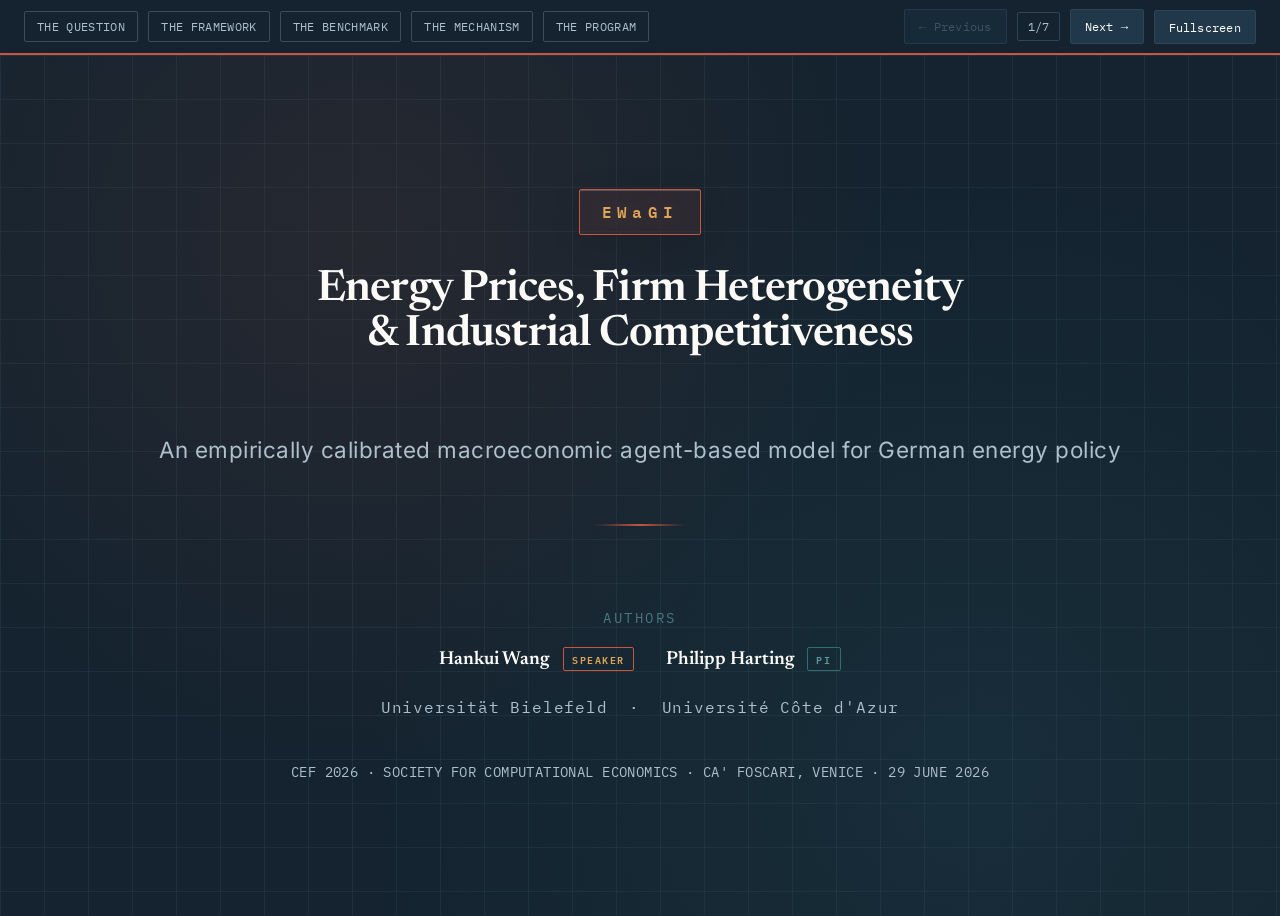
==== commit 90e36abe: "Reorder: Benchmark before Mechanism (validate-then-experiment) Co-Authored-By: Claude Opus 4.8 (1M c" ====
--- a/index.html
+++ b/index.html
@@ -14,8 +14,8 @@
             <div class="section-links">
                 <button class="section-link" onclick="scrollToSection('motivation')">The Question</button>
                 <button class="section-link" onclick="scrollToSection('framework')">The Framework</button>
+                <button class="section-link" onclick="scrollToSection('closure')">The Benchmark</button>
                 <button class="section-link" onclick="scrollToSection('incidence')">The Mechanism</button>
-                <button class="section-link" onclick="scrollToSection('closure')">The Macro</button>
                 <button class="section-link" onclick="scrollToSection('vision')">The Program</button>
             </div>
 
@@ -106,7 +106,7 @@
                 <div class="wall-box wall-good">
                     <div class="wall-num">44</div>
                     <div class="wall-label">HYBRID_MERGED</div>
-                    <div class="wall-sub">17 sector-level + 27 division-level — division granularity <em>exactly where energy intensity varies</em> (Mining, Manufacturing, Electricity)</div>
+                    <div class="wall-sub">17 sector-level + 27 division-level — fine detail in <em>Mining, Manufacturing, Electricity</em></div>
                 </div>
             </div>
             <div class="architecture-legend">
@@ -115,48 +115,24 @@
           </div>
         </div>
 
-        <!-- ===== Slide 4 — End-to-end + division carbon incidence ===== -->
-        <div class="slide content-slide" id="incidence">
-          <div class="slide-body">
-            <div class="eyebrow">The Mechanism — RQ1 / RQ2</div>
-            <h1>Who pays the carbon price — and how the economy reallocates</h1>
-            <div class="highlight subtle">
-                Integrated carbon-tax experiments — <strong>BL · CT50 · CT75 · CT100</strong> (€/tCO₂) — over a full multi-year trajectory at <strong>45,670 agents</strong>, a scale rep-agent and sandbox models cannot reach. Two robust, multi-seed findings: <strong>who bears the cost</strong>, and <strong>how the economy reallocates</strong>.
-            </div>
-            <div class="fig-row">
-                <figure class="fig-card">
-                    <img src="assets/figures/fig4_targeting_incidence.png" alt="Carbon-tax burden per unit of output, by sector">
-                    <figcaption><strong>RQ1 — the energy-intensive sectors bear the cost.</strong> Carbon-tax burden per unit of output lands on glass, steel, coking, paper — <strong>15–37× pharma's</strong>. They absorb the cost — margins compress — but output does not collapse.<span class="prov">3-seed CT75 · fixed-energy matrix</span></figcaption>
-                </figure>
-                <figure class="fig-card">
-                    <img src="assets/figures/fig1_competitiveness_panel.png" alt="Low-energy sectors gain output under CT75; aggregate flat">
-                    <figcaption><strong>RQ2 — the tax reallocates, it does not shrink.</strong> Low-energy sectors — electronics, pharma, food — <strong>gain competitiveness</strong>; aggregate output holds.<span class="prov">3-seed · all positive</span></figcaption>
-                </figure>
-            </div>
-            <div class="callout-gap">
-                Together: the tax <strong>falls on the energy-intensive, reallocates toward the clean sectors, and the macro absorbs it</strong> — no aggregate output loss. The distributional story a representative agent cannot tell. And the macro that absorbs it? <strong>→</strong>
-            </div>
-          </div>
-        </div>
-
-        <!-- ===== Slide 5 — ★ THE MICRO-MACRO CLOSURE CHALLENGE (centerpiece) ===== -->
+        <!-- ===== Slide 4 — THE BENCHMARK: validated stable German economy ===== -->
         <div class="slide content-slide" id="closure">
           <div class="slide-body">
-            <div class="eyebrow">The Macro</div>
-            <h1>A new macroeconomic foundation — at full scale</h1>
+            <div class="eyebrow">The Benchmark</div>
+            <h1>A stable, calibrated German economy</h1>
             <div class="closure-wrap">
                 <div class="closure-left">
                     <div class="chart-frame">
                         <canvas id="closureChart"></canvas>
                     </div>
-                    <div class="chart-hint">Three deterministic seeds (band shown) · 45,670 agents · a full decade. <strong>Across all three the spiral breaks</strong> — unemployment settles around <strong>5%</strong> and output holds near <strong>440B</strong>, instead of collapsing.</div>
+                    <div class="chart-hint">Three independent seeds (band shown) · 45,670 agents · a full decade. <strong>Across all three</strong>, unemployment settles around <strong>5%</strong> and output holds near <strong>440B</strong> — stable, year after year.</div>
                 </div>
                 <div class="closure-right">
-                    <p class="closure-lead">A <strong>new macroeconomic foundation</strong> — 45,670 heterogeneous firms, seeded from the real German economic structure, run end-to-end for a full decade and staying coherent. <strong>The macro core holds.</strong></p>
-                    <div class="rm-head rm-done"><span class="rm-tag">Closed</span> the macro holds — a decade deep, three seeds</div>
+                    <p class="closure-lead">Before any policy experiment, the model must reproduce a working economy — and it does. <strong>45,670 heterogeneous firms</strong>, seeded from the real German structure, run end-to-end for a full decade and stay coherent. <strong>Unemployment ~5%, inflation ~2% on the ECB target</strong> — a realistic, stable German economy. <strong>This is the validated baseline every experiment runs on.</strong></p>
+                    <div class="rm-head rm-done"><span class="rm-tag">Validated</span> reproduces a stable German economy — a decade deep, three seeds</div>
                     <div class="macro-grid">
                         <div class="macro-stat"><div class="ms-num">4–5<span class="ms-u">%</span></div><div class="ms-lab">unemployment — a realistic German rate</div></div>
-                        <div class="macro-stat"><div class="ms-num">~3<span class="ms-u">%/yr</span></div><div class="ms-lab">inflation — controlled, normal range</div></div>
+                        <div class="macro-stat"><div class="ms-num">~2<span class="ms-u">%</span></div><div class="ms-lab">inflation — on the ECB target</div></div>
                         <div class="macro-stat"><div class="ms-num">~440<span class="ms-u">B</span></div><div class="ms-lab">output — stable, year after year</div></div>
                         <div class="macro-stat"><div class="ms-num">70<span class="ms-u">/100</span></div><div class="ms-lab">macro-health — a sound economy</div></div>
                     </div>
@@ -165,9 +141,33 @@
                         <span class="cf-seg"><span class="cf-side cf-dem">demand</span> reaches every buyer — HH <strong>35%</strong> · firms <strong>44%</strong> · gov <strong>10%</strong> · exports <strong>11%</strong></span>
                         <span class="cf-seg"><span class="cf-side cf-sup">supply</span> sustains it — firms profitable <strong>+4%</strong> · <strong>~99%</strong> active · <strong>~1.3-mo</strong> stock</span>
                     </div>
-                    <div class="rm-head rm-now"><span class="rm-tag">Closing</span> the coming months</div>
-                    <div class="rm-body">A short list remains — the <strong>investment share</strong>, the <strong>real-wage path</strong>, and <strong>public-debt dynamics</strong>. Then this foundation becomes a policy laboratory. <strong>→</strong></div>
-                </div>
+                    <div class="rm-head rm-now"><span class="rm-tag">Still calibrating</span> the finer levels</div>
+                    <div class="rm-body">A short list remains — the <strong>investment share</strong>, the <strong>real-wage path</strong>, and <strong>public-debt dynamics</strong>. The headline macro is sound; these are the next calibration.</div>
+                </div>
+            </div>
+          </div>
+        </div>
+
+        <!-- ===== Slide 5 — Mechanism: RQ1 incidence + RQ3 reallocation ===== -->
+        <div class="slide content-slide" id="incidence">
+          <div class="slide-body">
+            <div class="eyebrow">The Mechanism — RQ1 / RQ3</div>
+            <h1>Who pays the carbon price — and how the economy reallocates</h1>
+            <div class="highlight subtle">
+                Integrated carbon-tax experiments — <strong>BL · CT50 · CT75 · CT100</strong> (€/tCO₂) — over a full multi-year trajectory at <strong>45,670 agents</strong>. Two robust, multi-seed findings: <strong>who bears the cost</strong>, and <strong>how the economy reallocates</strong>.
+            </div>
+            <div class="fig-row">
+                <figure class="fig-card">
+                    <img src="assets/figures/fig4_targeting_incidence.png" alt="Carbon-tax burden per unit of output, by sector">
+                    <figcaption><strong>RQ1 — the energy-intensive sectors bear the cost.</strong> Carbon-tax burden per unit of output lands on glass, steel, coking, paper — <strong>15–37× pharma's</strong>. They absorb the cost on their margins, and keep producing.<span class="prov">3-seed · CT75</span></figcaption>
+                </figure>
+                <figure class="fig-card">
+                    <img src="assets/figures/fig1_competitiveness_panel.png" alt="Low-energy sectors gain output under CT75; aggregate flat">
+                    <figcaption><strong>RQ3 — the tax reallocates, it does not shrink.</strong> Low-energy sectors — electronics, pharma, food — <strong>gain competitiveness</strong>; aggregate output holds.<span class="prov">3-seed · CT75 vs baseline</span></figcaption>
+                </figure>
+            </div>
+            <div class="callout-gap">
+                Together: the tax <strong>falls on the energy-intensive, reallocates toward the clean sectors, and the macro absorbs it</strong> — no aggregate output loss. The distributional story a representative agent cannot tell.
             </div>
           </div>
         </div>
